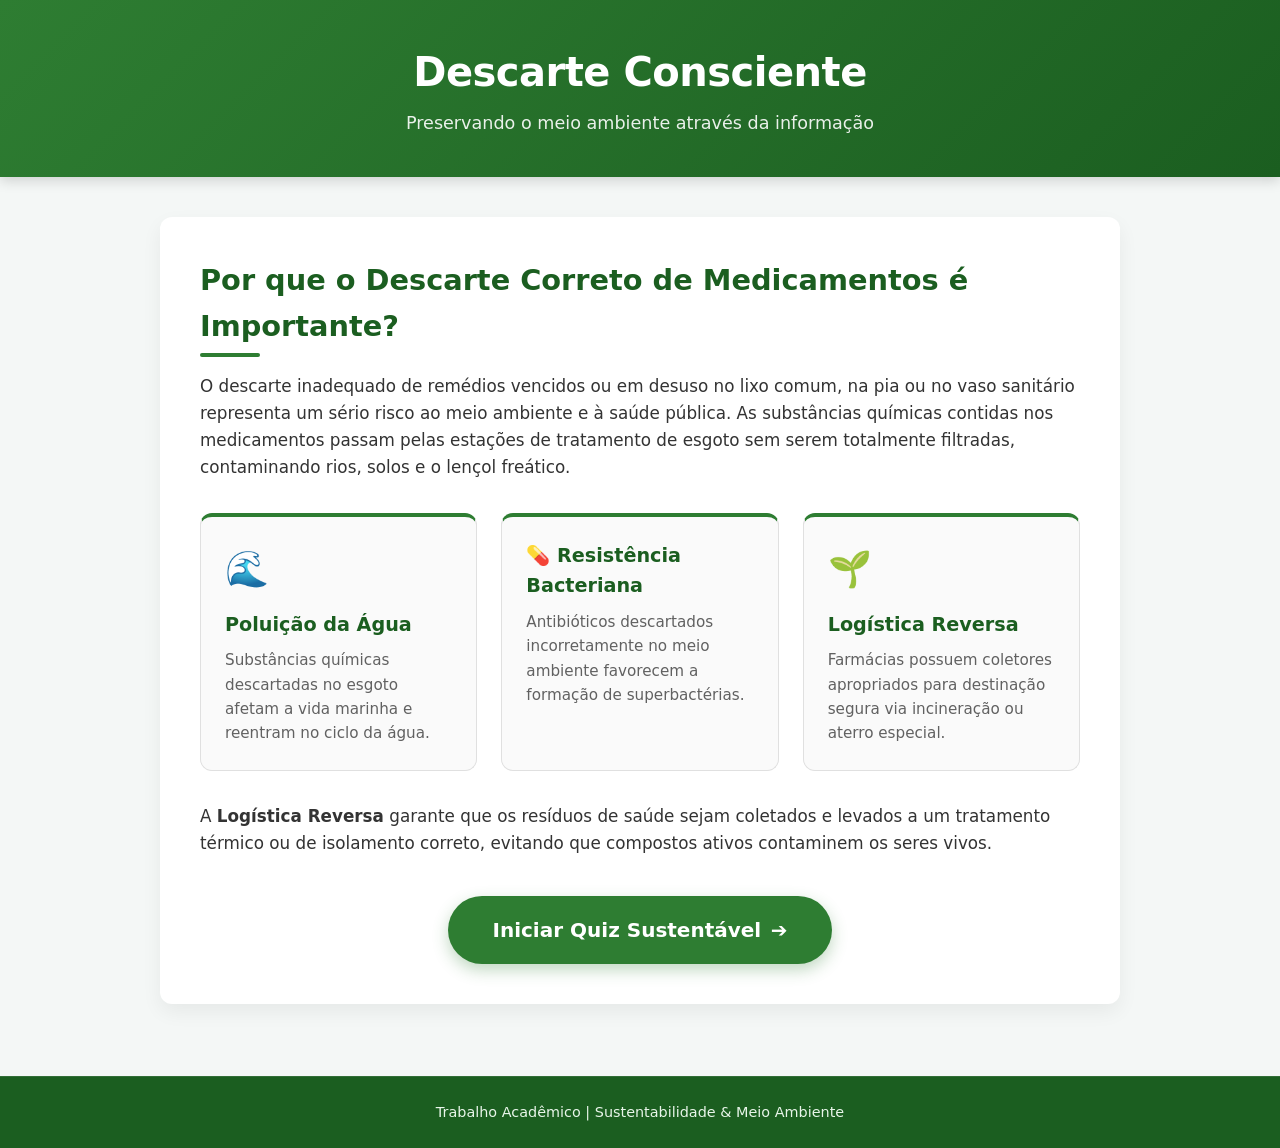
==== index.html @ 346c1fb5 "Add files via upload" ====
<!DOCTYPE html>
<html lang="pt-BR">
<head>
    <meta charset="UTF-8">
    <meta name="viewport" content="width=device-width, initial-scale=1.0">
    <title>Descarte Consciente - Início</title>
    
    <!-- CSS Incorporado Unificado (style.css) -->
    <style>
:root {
    --primary-color: #2e7d32;
    --primary-dark: #1b5e20;
    --primary-light: #e8f5e9;
    --accent-color: #43a047;
    --bg-color: #f4f7f6;
    --card-bg: #ffffff;
    --text-color: #333333;
    --text-muted: #616161;
    --error-bg: #ffebee;
    --error-border: #e53935;
    --error-text: #c62828;
    --success-bg: #e8f5e9;
    --success-border: #43a047;
    --success-text: #2e7d32;
    --shadow: 0 8px 20px rgba(0, 0, 0, 0.06);
    --hover-shadow: 0 12px 24px rgba(0, 0, 0, 0.12);
    --radius: 12px;
    --transition: all 0.3s cubic-bezier(0.25, 0.8, 0.25, 1);
}

* {
    margin: 0;
    padding: 0;
    box-sizing: border-box;
    font-family: 'Segoe UI', system-ui, -apple-system, BlinkMacSystemFont, Roboto, sans-serif;
}

body {
    background-color: var(--bg-color);
    color: var(--text-color);
    display: flex;
    flex-direction: column;
    min-height: 100vh;
    line-height: 1.6;
}

.header {
    background: linear-gradient(135deg, var(--primary-color), var(--primary-dark));
    color: #ffffff;
    text-align: center;
    padding: 2.5rem 1rem;
    box-shadow: 0 4px 12px rgba(0, 0, 0, 0.15);
}

.header h1 {
    font-size: 2.5rem;
    font-weight: 800;
    letter-spacing: -0.5px;
    margin-bottom: 0.3rem;
}

.header-subtitle {
    font-size: 1.1rem;
    opacity: 0.9;
    font-weight: 400;
}

.footer {
    background-color: var(--primary-dark);
    color: var(--primary-light);
    text-align: center;
    padding: 1.5rem;
    margin-top: auto;
    font-size: 0.9rem;
    border-top: 1px solid rgba(255, 255, 255, 0.1);
}

.container {
    max-width: 960px;
    width: 90%;
    margin: 2.5rem auto;
}

.intro-card {
    background-color: var(--card-bg);
    border-radius: var(--radius);
    padding: 2.5rem;
    box-shadow: var(--shadow);
    margin-bottom: 2rem;
}

.intro-card h2 {
    color: var(--primary-dark);
    font-size: 1.8rem;
    margin-bottom: 1rem;
    position: relative;
    padding-bottom: 0.5rem;
}

.intro-card h2::after {
    content: '';
    position: absolute;
    bottom: 0;
    left: 0;
    width: 60px;
    height: 4px;
    background-color: var(--primary-color);
    border-radius: 2px;
}

.intro-card p {
    color: var(--text-color);
    margin-bottom: 1.2rem;
    font-size: 1.05rem;
}

/* Cards informativos de destaque */
.info-cards-grid {
    display: grid;
    grid-template-columns: repeat(auto-fit, minmax(260px, 1fr));
    gap: 1.5rem;
    margin: 2rem 0;
}

.info-card-item {
    background-color: #fafafa;
    border-radius: var(--radius);
    padding: 1.5rem;
    border: 1px solid #e0e0e0;
    border-top: 4px solid var(--primary-color);
    transition: var(--transition);
}

.info-card-item:hover {
    transform: translateY(-5px);
    box-shadow: var(--hover-shadow);
    background-color: #ffffff;
}

.info-card-icon {
    font-size: 2.2rem;
    margin-bottom: 0.8rem;
    display: block;
}

.info-card-item h3 {
    color: var(--primary-dark);
    font-size: 1.2rem;
    margin-bottom: 0.5rem;
}

.info-card-item p {
    font-size: 0.95rem;
    color: var(--text-muted);
    margin-bottom: 0;
}

/* Botão de ação Principal */
.action-container {
    text-align: center;
    margin-top: 2.5rem;
}

.btn-iniciar {
    display: inline-flex;
    align-items: center;
    justify-content: center;
    gap: 0.6rem;
    background-color: var(--primary-color);
    color: #ffffff;
    font-size: 1.25rem;
    font-weight: 700;
    padding: 1.1rem 2.8rem;
    border-radius: 50px;
    text-decoration: none;
    transition: var(--transition);
    box-shadow: 0 6px 16px rgba(46, 125, 50, 0.3);
    border: none;
    cursor: pointer;
}

.btn-iniciar:hover {
    background-color: var(--primary-dark);
    transform: translateY(-3px);
    box-shadow: 0 8px 22px rgba(46, 125, 50, 0.45);
}

.card-quiz {
    background-color: var(--card-bg);
    border-radius: var(--radius);
    padding: 2.5rem;
    box-shadow: var(--shadow);
}

.tag {
    display: inline-block;
    background-color: var(--primary-light);
    color: var(--primary-color);
    padding: 0.35rem 0.9rem;
    border-radius: 20px;
    font-size: 0.85rem;
    font-weight: 700;
    text-transform: uppercase;
    letter-spacing: 0.5px;
    margin-bottom: 1.2rem;
}

.card-quiz h2 {
    font-size: 1.6rem;
    color: var(--primary-dark);
    margin-bottom: 1.8rem;
}

.opcoes-grid {
    display: grid;
    grid-template-columns: repeat(auto-fit, minmax(240px, 1fr));
    gap: 1.5rem;
}

.opcao-item {
    display: flex;
    flex-direction: column;
}

/* Ocultar input radio padrão */
.radio-resposta {
    display: none;
}

/* Card Clicável da Opção */
.opcao-card {
    background-color: var(--card-bg);
    border: 2px solid #e0e0e0;
    border-radius: var(--radius);
    padding: 1.5rem 1rem;
    display: flex;
    flex-direction: column;
    align-items: center;
    text-align: center;
    cursor: pointer;
    transition: var(--transition);
    height: 100%;
}

.opcao-card:hover {
    border-color: var(--accent-color);
    transform: translateY(-4px);
    box-shadow: var(--hover-shadow);
}

.opcao-card img {
    width: 130px;
    height: 130px;
    object-fit: cover;
    border-radius: 10px;
    margin-bottom: 1rem;
    transition: var(--transition);
}

.opcao-card:hover img {
    transform: scale(1.03);
}

.opcao-card span {
    font-size: 1.05rem;
    font-weight: 600;
    color: var(--text-color);
}

.feedback {
    display: none;
    margin-top: 1rem;
    padding: 1.2rem;
    border-radius: 8px;
    font-size: 0.95rem;
    line-height: 1.5;
    animation: fadeIn 0.4s cubic-bezier(0.39, 0.575, 0.565, 1) forwards;
}

.feedback-erro {
    background-color: var(--error-bg);
    border-left: 5px solid var(--error-border);
    color: var(--error-text);
}

.feedback-acerto {
    background-color: var(--success-bg);
    border-left: 5px solid var(--success-border);
    color: var(--success-text);
}

/* Link para Próxima Pergunta */
.feedback-acerto a {
    display: inline-block;
    margin-top: 0.9rem;
    padding: 0.6rem 1.2rem;
    background-color: var(--primary-color);
    color: #ffffff;
    text-decoration: none;
    font-weight: 700;
    border-radius: 8px;
    transition: var(--transition);
}

.feedback-acerto a:hover {
    background-color: var(--primary-dark);
    box-shadow: 0 4px 10px rgba(0, 0, 0, 0.15);
}

/* INTERATIVIDADE VIA CSS SELETOR :CHECKED */
.radio-resposta:checked ~ .feedback {
    display: block;
}

.radio-resposta:checked + .opcao-card {
    border-color: var(--primary-color);
    background-color: var(--primary-light);
    box-shadow: 0 4px 12px rgba(46, 125, 50, 0.2);
}

/* ANIMAÇÃO DE APARIÇÃO */
@keyframes fadeIn {
    from {
        opacity: 0;
        transform: translateY(-10px);
    }
    to {
        opacity: 1;
        transform: translateY(0);
    }
}

/* RESPONSIVIDADE PARA DISPOSITIVOS MÓVEIS */
@media (max-width: 600px) {
    .header h1 {
        font-size: 1.9rem;
    }
    .header-subtitle {
        font-size: 0.95rem;
    }
    .intro-card, .card-quiz {
        padding: 1.5rem;
    }
    .btn-iniciar {
        width: 100%;
        padding: 1rem;
        font-size: 1.1rem;
    }
}
    </style>
</head>

<body>

    <header class="header">
        <h1>Descarte Consciente</h1>
        <p class="header-subtitle">Preservando o meio ambiente através da informação</p>
    </header>

    <main class="container">
        
        <section class="intro-card">
            <h2>Por que o Descarte Correto de Medicamentos é Importante?</h2>
            
            <p>
                O descarte inadequado de remédios vencidos ou em desuso no lixo comum, na pia ou no vaso sanitário representa um sério risco ao meio ambiente e à saúde pública. As substâncias químicas contidas nos medicamentos passam pelas estações de tratamento de esgoto sem serem totalmente filtradas, contaminando rios, solos e o lençol freático.
            </p>

            <div class="info-cards-grid">
                <div class="info-card-item">
                    <span class="info-card-icon">🌊</span>
                    <h3>Poluição da Água</h3>
                    <p>Substâncias químicas descartadas no esgoto afetam a vida marinha e reentram no ciclo da água.</p>
                </div>
                <div class="info-card-item">
                    <h3>💊 Resistência Bacteriana</h3>
                    <p>Antibióticos descartados incorretamente no meio ambiente favorecem a formação de superbactérias.</p>
                </div>
                <div class="info-card-item">
                    <span class="info-card-icon">🌱</span>
                    <h3>Logística Reversa</h3>
                    <p>Farmácias possuem coletores apropriados para destinação segura via incineração ou aterro especial.</p>
                </div>
            </div>

            <p>
                A <strong>Logística Reversa</strong> garante que os resíduos de saúde sejam coletados e levados a um tratamento térmico ou de isolamento correto, evitando que compostos ativos contaminem os seres vivos.
            </p>

            <div class="action-container">
                <a href="p1.html" class="btn-iniciar">
                    Iniciar Quiz Sustentável
                    <span>➔</span>
                </a>
            </div>
        </section>

    </main>

    <footer class="footer">
        <p>Trabalho Acadêmico | Sustentabilidade & Meio Ambiente</p>
    </footer>

</body>
</html>
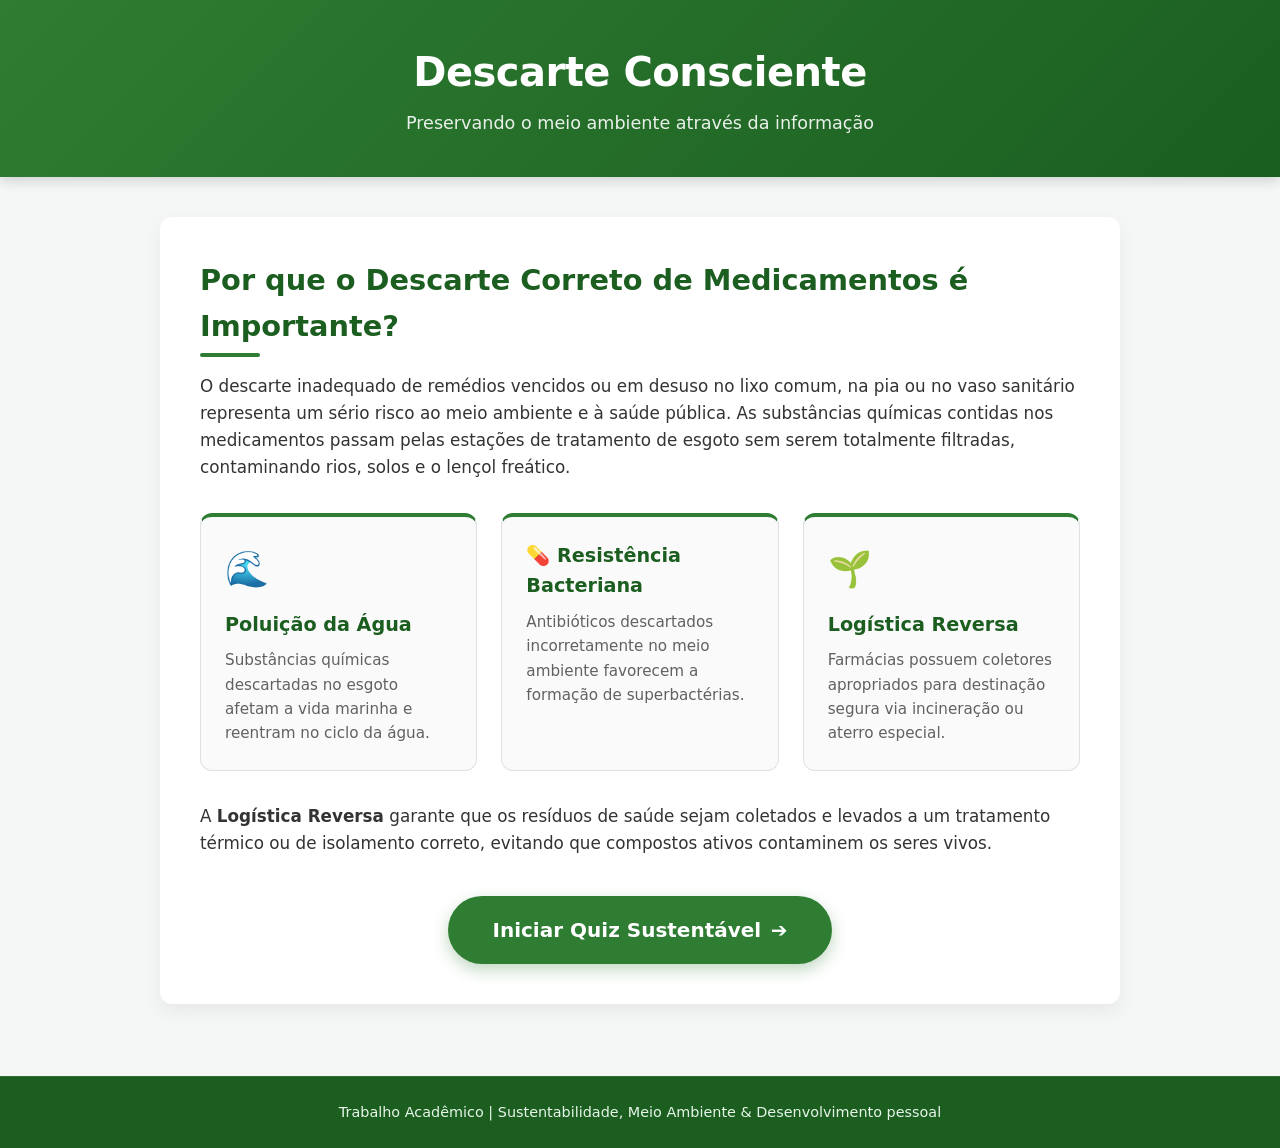
==== commit 199bc0b9: "Update footer text to include 'Desenvolvimento pessoal'" ====
--- a/index.html
+++ b/index.html
@@ -398,8 +398,8 @@
     </main>
 
     <footer class="footer">
-        <p>Trabalho Acadêmico | Sustentabilidade & Meio Ambiente</p>
+        <p>Trabalho Acadêmico | Sustentabilidade, Meio Ambiente & Desenvolvimento pessoal </p>
     </footer>
 
 </body>
-</html>+</html>
